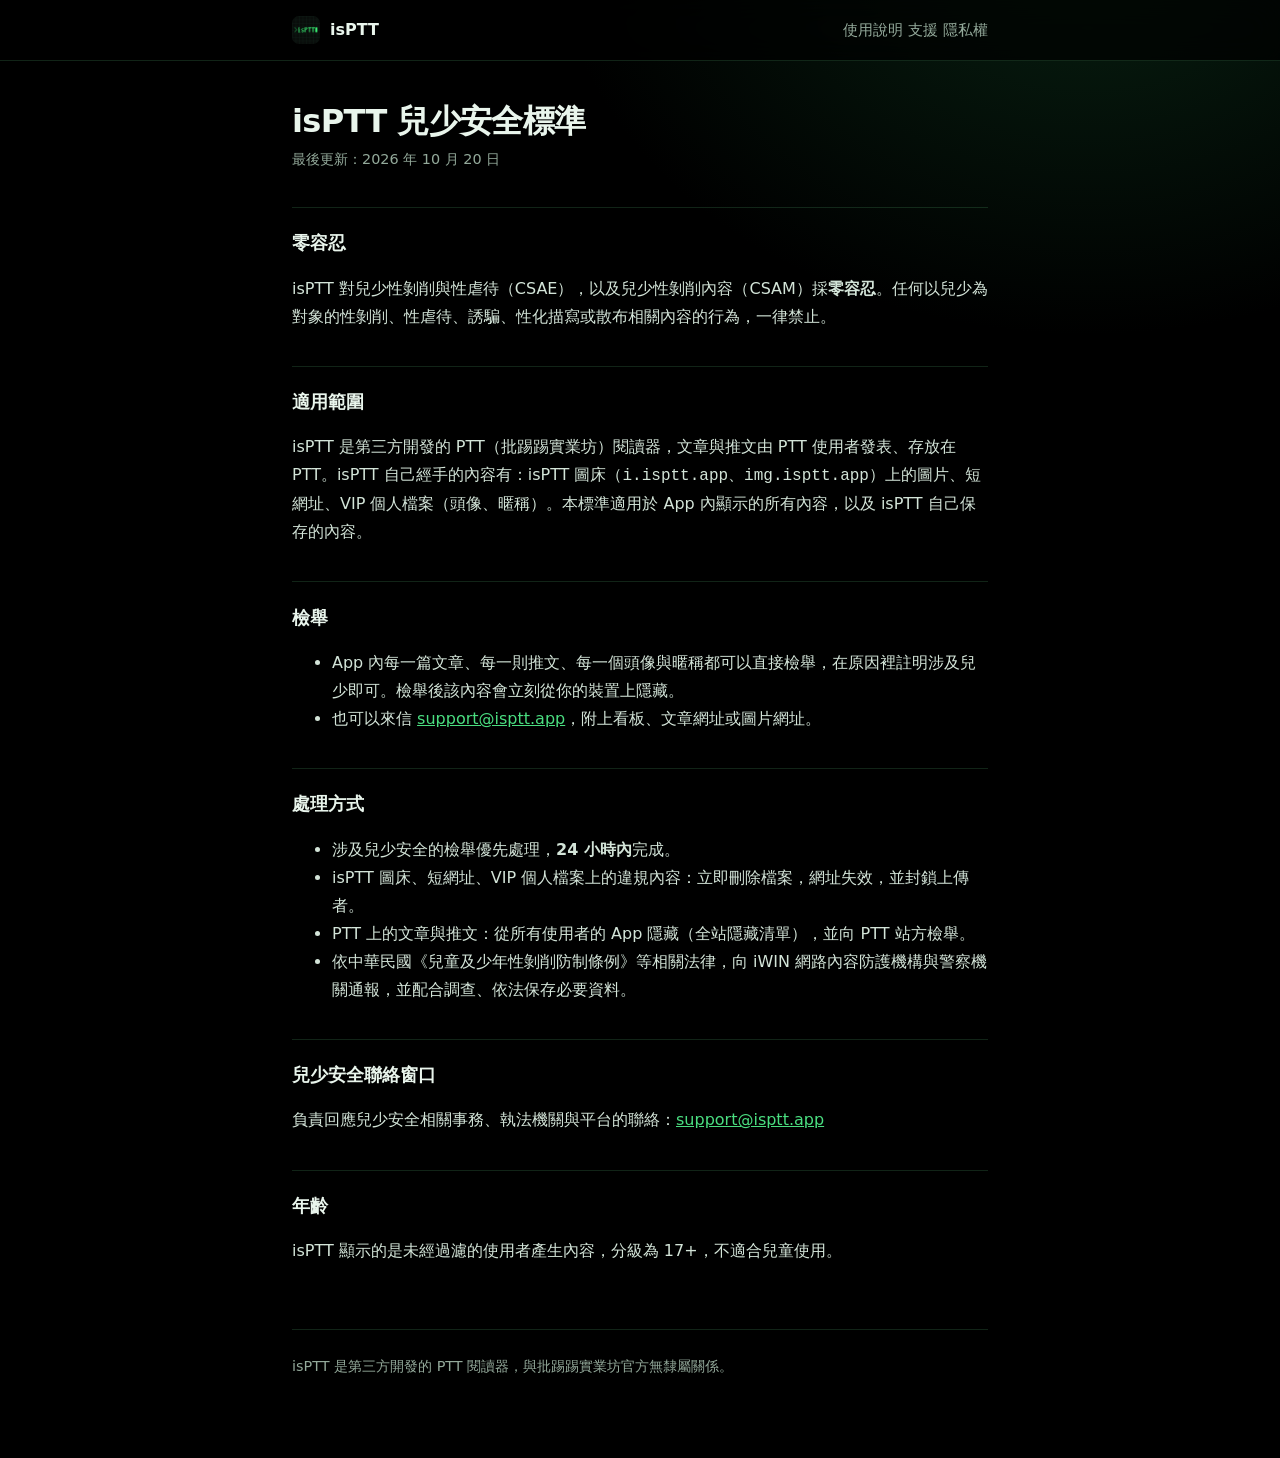
==== child-safety.html @ ba3ce1ac "兒少安全標準頁（Google Play 兒童安全標準聲明要的公開網址）" ====
<!doctype html>
<html lang="zh-Hant">
<head>
<meta charset="utf-8"><meta name="viewport" content="width=device-width,initial-scale=1">
<title>isPTT — 兒少安全標準</title><link rel="icon" href="/icon.png"><link rel="stylesheet" href="/style.css">
</head>
<body>
<header class="top"><div><a class="brand" href="/"><img src="/icon.png" alt="">isPTT</a><nav><a href="/guide.html">使用說明</a> <a href="/support.html">支援</a> <a href="/privacy.html">隱私權</a></nav></div></header>
<main>
<h1>isPTT 兒少安全標準</h1>
<p class="updated">最後更新：2026 年 10 月 20 日</p>

<h2>零容忍</h2>
<p>isPTT 對兒少性剝削與性虐待（CSAE），以及兒少性剝削內容（CSAM）採<strong>零容忍</strong>。任何以兒少為對象的性剝削、性虐待、誘騙、性化描寫或散布相關內容的行為，一律禁止。</p>

<h2>適用範圍</h2>
<p>isPTT 是第三方開發的 PTT（批踢踢實業坊）閱讀器，文章與推文由 PTT 使用者發表、存放在 PTT。isPTT 自己經手的內容有：isPTT 圖床（<code>i.isptt.app</code>、<code>img.isptt.app</code>）上的圖片、短網址、VIP 個人檔案（頭像、暱稱）。本標準適用於 App 內顯示的所有內容，以及 isPTT 自己保存的內容。</p>

<h2>檢舉</h2>
<ul>
<li>App 內每一篇文章、每一則推文、每一個頭像與暱稱都可以直接檢舉，在原因裡註明涉及兒少即可。檢舉後該內容會立刻從你的裝置上隱藏。</li>
<li>也可以來信 <a href="mailto:support@isptt.app">support@isptt.app</a>，附上看板、文章網址或圖片網址。</li>
</ul>

<h2>處理方式</h2>
<ul>
<li>涉及兒少安全的檢舉優先處理，<strong>24 小時內</strong>完成。</li>
<li>isPTT 圖床、短網址、VIP 個人檔案上的違規內容：立即刪除檔案，網址失效，並封鎖上傳者。</li>
<li>PTT 上的文章與推文：從所有使用者的 App 隱藏（全站隱藏清單），並向 PTT 站方檢舉。</li>
<li>依中華民國《兒童及少年性剝削防制條例》等相關法律，向 iWIN 網路內容防護機構與警察機關通報，並配合調查、依法保存必要資料。</li>
</ul>

<h2>兒少安全聯絡窗口</h2>
<p>負責回應兒少安全相關事務、執法機關與平台的聯絡：<a href="mailto:support@isptt.app">support@isptt.app</a></p>

<h2>年齡</h2>
<p>isPTT 顯示的是未經過濾的使用者產生內容，分級為 17+，不適合兒童使用。</p>

<footer>isPTT 是第三方開發的 PTT 閱讀器，與批踢踢實業坊官方無隸屬關係。</footer>
</main>
</body></html>
---- style.css ----
:root{--bg:#000;--fg:#e9f5ec;--muted:#93a99a;--line:rgba(120,255,160,.14);--accent:#4ade80;--card:rgba(74,222,128,.06)}
*{box-sizing:border-box}
body{margin:0;background:radial-gradient(60% 40% at 85% -5%,#14532d66,transparent 70%),var(--bg);color:var(--fg);
  font:16px/1.75 -apple-system,BlinkMacSystemFont,"Segoe UI","PingFang TC","Noto Sans TC",system-ui,sans-serif;-webkit-text-size-adjust:100%;min-height:100vh}
.top{position:sticky;top:0;z-index:5;backdrop-filter:blur(14px);-webkit-backdrop-filter:blur(14px);background:rgba(0,0,0,.72);border-bottom:1px solid var(--line)}
.top div{max-width:46rem;margin:0 auto;padding:0 1.25rem;height:60px;display:flex;align-items:center;gap:1.2rem}
.top a{color:var(--fg);text-decoration:none}
.top .brand{display:flex;align-items:center;gap:10px;font-weight:700;margin-right:auto}
.top img{width:28px;height:28px;border-radius:7px}
.top nav a{color:var(--muted);font-size:.92rem}
main{max-width:46rem;margin:0 auto;padding:2.5rem 1.25rem 5rem}
h1{font-size:2rem;line-height:1.25;margin:0 0 .35rem;letter-spacing:-.02em}
h2{font-size:1.12rem;margin:2.2rem 0 .5rem;padding-top:1.2rem;border-top:1px solid var(--line)}
a{color:var(--accent)} p,li{color:#d3e4d8}
.updated{color:var(--muted);font-size:.9rem;margin:0 0 2rem}
.lede{font-size:1.08rem;color:var(--fg);background:var(--card);border:1px solid var(--line);border-radius:14px;padding:14px 16px}
.hero{text-align:center;padding:2rem 0 1rem}
.hero img{width:96px;height:96px;border-radius:22px}
.hero h1{font-size:2.4rem;margin-top:1rem}
.hero p{color:var(--muted);font-size:1.1rem}
.grid{display:grid;grid-template-columns:repeat(auto-fit,minmax(15rem,1fr));gap:12px;margin-top:2rem}
.card{background:var(--card);border:1px solid var(--line);border-radius:14px;padding:14px 16px}
.card h3{margin:.1rem 0 .3rem;font-size:1.02rem}
.card p{margin:0;font-size:.95rem}
.new{display:inline-block;font-size:.72rem;font-weight:700;color:#000;background:var(--accent);border-radius:999px;padding:0 .5rem;margin-left:.35rem;vertical-align:2px}
footer{margin-top:4rem;padding-top:1.5rem;border-top:1px solid var(--line);color:var(--muted);font-size:.9rem}

/* 首頁（介紹頁） */
.top .wide-bar{max-width:68rem}
main.landing{max-width:68rem}
.hero .stores{margin-top:1.4rem}
.hero-note{font-size:.95rem!important;margin-top:1rem}
.stores{display:flex;flex-wrap:wrap;justify-content:center;gap:12px}
.store{display:inline-flex;flex-direction:column;align-items:flex-start;min-width:11rem;padding:9px 18px;border-radius:14px;
  border:1px solid rgba(74,222,128,.55);background:rgba(74,222,128,.08);color:var(--fg);text-decoration:none;font-weight:700;font-size:1.15rem;line-height:1.25}
.store:hover,.store:focus-visible{background:rgba(74,222,128,.18);outline:none;border-color:var(--accent)}
.store-small{font-size:.75rem;font-weight:500;color:var(--muted)}
.phone{margin:0;flex:0 0 auto;width:15.5rem;scroll-snap-align:center;text-align:center}
.phone img{display:block;width:100%;height:auto;border-radius:2rem;border:6px solid #1c211d;background:#0b0f0c;
  box-shadow:0 0 0 1px rgba(120,255,160,.18),0 18px 40px -18px rgba(74,222,128,.35)}
.phone figcaption{margin-top:.6rem;font-size:.88rem;color:var(--muted)}
.hero-shots{display:flex;justify-content:center;align-items:flex-end;gap:1.5rem;margin:2.5rem 0 1rem}
.hero-shots .phone{width:14rem}
.hero-shots .phone-main{width:16.5rem}
.feature{display:grid;grid-template-columns:minmax(0,20rem) minmax(0,1fr);gap:2.5rem;align-items:center;
  padding:3.5rem 0;border-top:1px solid var(--line)}
.feature.solo{grid-template-columns:minmax(0,42rem);justify-content:center;text-align:left}
.feature h2{border:0;padding:0;margin:.2rem 0 .8rem;font-size:1.6rem;line-height:1.35}
.feature ul{padding-left:1.2rem;margin:.6rem 0}
.feature li{margin:.35rem 0}
.kicker{margin:0;color:var(--accent);font-weight:700;font-size:.9rem;letter-spacing:.06em}
.fine{font-size:.88rem;color:var(--muted)}
.shots{display:flex;gap:1.25rem;overflow-x:auto;scroll-snap-type:x mandatory;padding:.5rem .25rem 1rem;
  -webkit-overflow-scrolling:touch;scrollbar-width:thin;scrollbar-color:#2b3a2f transparent}
.shots:focus-visible{outline:2px solid var(--accent);outline-offset:4px}
.oldtimer{border:1px solid rgba(74,222,128,.4);background:var(--card);border-radius:18px;padding:1.2rem 1.4rem;margin:1rem 0 0}
.oldtimer h2{border:0;padding:0;margin:0 0 .3rem}
.oldtimer p{margin:0}
.cta{text-align:center;padding:3.5rem 0 1rem}
.cta h2{border:0;padding:0;margin:0 0 1.2rem;font-size:1.6rem}
.shots-note{text-align:center;margin-top:2rem}
@media (max-width:52rem){
  .feature{grid-template-columns:minmax(0,1fr);gap:1.2rem;padding:2.6rem 0}
  .feature h2{font-size:1.35rem}
  .shots{margin:0 -1.25rem;padding:.5rem 1.25rem 1rem;scroll-padding:0 1.25rem}
  .phone{width:13.5rem}
  .hero-shots{justify-content:flex-start;overflow-x:auto;scroll-snap-type:x mandatory;margin:2rem -1.25rem 0;padding:0 1.25rem 1rem;align-items:flex-end}
  .hero-shots .phone{width:12rem}.hero-shots .phone-main{width:13.5rem}
  .hero h1{font-size:2.1rem}
}
@media (prefers-reduced-motion:no-preference){html{scroll-behavior:smooth}}
.feature{scroll-margin-top:64px}
@media (max-width:30rem){
  .hero{padding:1rem 0 .5rem}
  .hero img{width:76px;height:76px;border-radius:18px}
  .store{min-width:0;flex:1 1 9.5rem;padding:8px 14px;font-size:1.05rem}
  .top nav a{font-size:.88rem}
  .top div{gap:.8rem}
}

/* 使用說明（guide.html） */
main.guide{max-width:60rem}
.top nav a[aria-current="page"]{color:var(--fg)}
.toc{background:var(--card);border:1px solid var(--line);border-radius:14px;padding:12px 16px 14px;margin:1.5rem 0 1rem}
.toc-title{margin:0 0 .4rem;font-weight:700;color:var(--accent);font-size:.9rem;letter-spacing:.06em}
.toc ol{margin:0;padding-left:1.6rem;columns:2;column-gap:1.5rem}
.toc li{margin:.15rem 0;break-inside:avoid}
.toc a{text-decoration:none}
.toc a:hover,.toc a:focus-visible{text-decoration:underline}
.gsec{padding-top:2.2rem;margin-top:2.2rem;border-top:1px solid var(--line);scroll-margin-top:64px}
.gsec>.kicker{display:inline-flex;align-items:center;justify-content:center;width:1.9rem;height:1.9rem;border-radius:999px;
  background:var(--accent);color:#000;font-size:.95rem;letter-spacing:0}
.gsec>h2{border:0;padding:0;margin:.5rem 0 .6rem;font-size:1.5rem;line-height:1.35}
.vip{display:inline-block;font-size:.72rem;font-weight:800;color:#1a1300;background:linear-gradient(135deg,#f5d77a,#c9a227);
  border-radius:6px;padding:0 .4rem;vertical-align:4px;letter-spacing:.04em}
.steps{list-style:none;counter-reset:step;padding:0;margin:1.2rem 0 0}
.step{counter-increment:step;display:grid;grid-template-columns:minmax(0,1fr);gap:1rem;padding:1.4rem 0;border-top:1px dashed var(--line);scroll-margin-top:64px}
.step:first-child{border-top:0;padding-top:.4rem}
.step h3{margin:0 0 .4rem;font-size:1.12rem;line-height:1.45;display:flex;gap:.55rem;align-items:baseline}
.step h3::before{content:counter(step);flex:0 0 auto;min-width:1.45rem;height:1.45rem;border-radius:999px;border:1px solid rgba(74,222,128,.55);
  color:var(--accent);font-size:.8rem;display:inline-flex;align-items:center;justify-content:center;transform:translateY(-1px)}
.step p{margin:.45rem 0}
.step ul,.step ol.sub{padding-left:1.25rem;margin:.45rem 0}
.step li{margin:.3rem 0}
.ui{display:inline-block;padding:0 .38em;margin:0 .12em;border-radius:6px;border:1px solid rgba(74,222,128,.32);
  background:rgba(74,222,128,.08);color:var(--fg);font-weight:600;font-size:.94em;line-height:1.5;white-space:nowrap}
.themes{color:var(--fg);font-size:.95rem}
.step-shots{display:flex;gap:1rem;justify-content:center}
.step-shots.many{justify-content:flex-start;overflow-x:auto;scroll-snap-type:x mandatory;margin:0 -1.25rem;padding:.25rem 1.25rem .75rem;
  scroll-padding:0 1.25rem;-webkit-overflow-scrolling:touch;scrollbar-width:thin;scrollbar-color:#2b3a2f transparent}
.step-shots.many:focus-visible{outline:2px solid var(--accent);outline-offset:-2px}
.step-shots .phone{width:13rem}
.guide .shots-note{margin-top:3rem}
@media (max-width:30rem){
  .ui{white-space:normal}
  .gsec>h2{font-size:1.3rem}
}
@media (min-width:46rem){
  .step{grid-template-columns:minmax(0,1fr) auto;gap:2rem;align-items:start}
  .step.text-only{grid-template-columns:minmax(0,1fr)}
  .step-text{max-width:34rem}
  .step-shots.many{margin:0;padding:.25rem .25rem .75rem;max-width:29rem}
  .step-shots .phone{width:13.5rem}
}
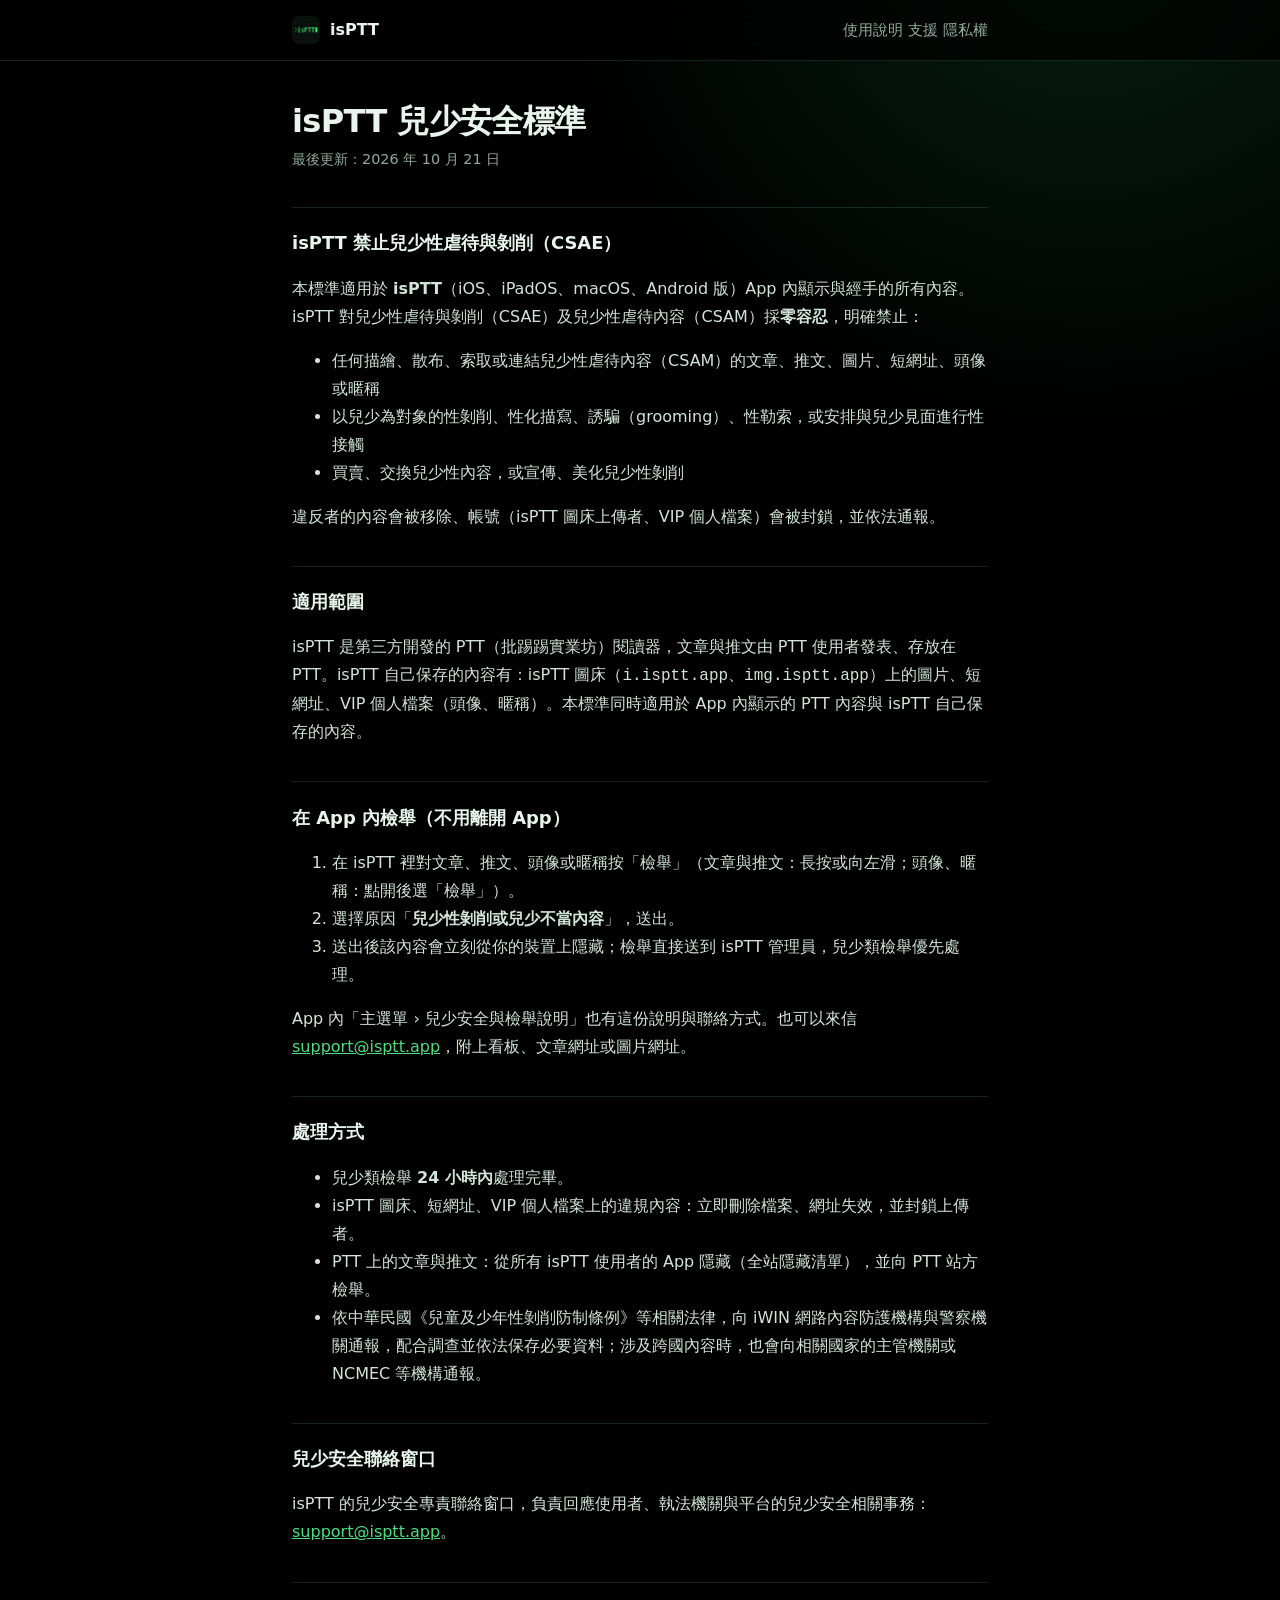
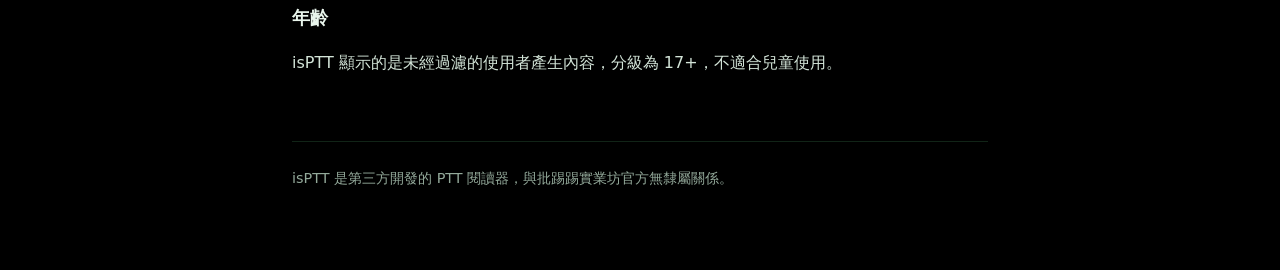
==== commit d533e499: "兒少安全標準頁：照 Google Play 兒童安全標準政策補齊（明確禁止 CSAE、適用 isPTT、App 內檢舉步驟、處理與通報、專責聯絡窗口）" ====
--- a/child-safety.html
+++ b/child-safety.html
@@ -8,30 +8,38 @@
 <header class="top"><div><a class="brand" href="/"><img src="/icon.png" alt="">isPTT</a><nav><a href="/guide.html">使用說明</a> <a href="/support.html">支援</a> <a href="/privacy.html">隱私權</a></nav></div></header>
 <main>
 <h1>isPTT 兒少安全標準</h1>
-<p class="updated">最後更新：2026 年 10 月 20 日</p>
+<p class="updated">最後更新：2026 年 10 月 21 日</p>
 
-<h2>零容忍</h2>
-<p>isPTT 對兒少性剝削與性虐待（CSAE），以及兒少性剝削內容（CSAM）採<strong>零容忍</strong>。任何以兒少為對象的性剝削、性虐待、誘騙、性化描寫或散布相關內容的行為，一律禁止。</p>
+<h2>isPTT 禁止兒少性虐待與剝削（CSAE）</h2>
+<p>本標準適用於 <strong>isPTT</strong>（iOS、iPadOS、macOS、Android 版）App 內顯示與經手的所有內容。isPTT 對兒少性虐待與剝削（CSAE）及兒少性虐待內容（CSAM）採<strong>零容忍</strong>，明確禁止：</p>
+<ul>
+<li>任何描繪、散布、索取或連結兒少性虐待內容（CSAM）的文章、推文、圖片、短網址、頭像或暱稱</li>
+<li>以兒少為對象的性剝削、性化描寫、誘騙（grooming）、性勒索，或安排與兒少見面進行性接觸</li>
+<li>買賣、交換兒少性內容，或宣傳、美化兒少性剝削</li>
+</ul>
+<p>違反者的內容會被移除、帳號（isPTT 圖床上傳者、VIP 個人檔案）會被封鎖，並依法通報。</p>
 
 <h2>適用範圍</h2>
-<p>isPTT 是第三方開發的 PTT（批踢踢實業坊）閱讀器，文章與推文由 PTT 使用者發表、存放在 PTT。isPTT 自己經手的內容有：isPTT 圖床（<code>i.isptt.app</code>、<code>img.isptt.app</code>）上的圖片、短網址、VIP 個人檔案（頭像、暱稱）。本標準適用於 App 內顯示的所有內容，以及 isPTT 自己保存的內容。</p>
+<p>isPTT 是第三方開發的 PTT（批踢踢實業坊）閱讀器，文章與推文由 PTT 使用者發表、存放在 PTT。isPTT 自己保存的內容有：isPTT 圖床（<code>i.isptt.app</code>、<code>img.isptt.app</code>）上的圖片、短網址、VIP 個人檔案（頭像、暱稱）。本標準同時適用於 App 內顯示的 PTT 內容與 isPTT 自己保存的內容。</p>
 
-<h2>檢舉</h2>
-<ul>
-<li>App 內每一篇文章、每一則推文、每一個頭像與暱稱都可以直接檢舉，在原因裡註明涉及兒少即可。檢舉後該內容會立刻從你的裝置上隱藏。</li>
-<li>也可以來信 <a href="mailto:support@isptt.app">support@isptt.app</a>，附上看板、文章網址或圖片網址。</li>
-</ul>
+<h2>在 App 內檢舉（不用離開 App）</h2>
+<ol>
+<li>在 isPTT 裡對文章、推文、頭像或暱稱按「檢舉」（文章與推文：長按或向左滑；頭像、暱稱：點開後選「檢舉」）。</li>
+<li>選擇原因「<strong>兒少性剝削或兒少不當內容</strong>」，送出。</li>
+<li>送出後該內容會立刻從你的裝置上隱藏；檢舉直接送到 isPTT 管理員，兒少類檢舉優先處理。</li>
+</ol>
+<p>App 內「主選單 › 兒少安全與檢舉說明」也有這份說明與聯絡方式。也可以來信 <a href="mailto:support@isptt.app">support@isptt.app</a>，附上看板、文章網址或圖片網址。</p>
 
 <h2>處理方式</h2>
 <ul>
-<li>涉及兒少安全的檢舉優先處理，<strong>24 小時內</strong>完成。</li>
-<li>isPTT 圖床、短網址、VIP 個人檔案上的違規內容：立即刪除檔案，網址失效，並封鎖上傳者。</li>
-<li>PTT 上的文章與推文：從所有使用者的 App 隱藏（全站隱藏清單），並向 PTT 站方檢舉。</li>
-<li>依中華民國《兒童及少年性剝削防制條例》等相關法律，向 iWIN 網路內容防護機構與警察機關通報，並配合調查、依法保存必要資料。</li>
+<li>兒少類檢舉 <strong>24 小時內</strong>處理完畢。</li>
+<li>isPTT 圖床、短網址、VIP 個人檔案上的違規內容：立即刪除檔案、網址失效，並封鎖上傳者。</li>
+<li>PTT 上的文章與推文：從所有 isPTT 使用者的 App 隱藏（全站隱藏清單），並向 PTT 站方檢舉。</li>
+<li>依中華民國《兒童及少年性剝削防制條例》等相關法律，向 iWIN 網路內容防護機構與警察機關通報，配合調查並依法保存必要資料；涉及跨國內容時，也會向相關國家的主管機關或 NCMEC 等機構通報。</li>
 </ul>
 
 <h2>兒少安全聯絡窗口</h2>
-<p>負責回應兒少安全相關事務、執法機關與平台的聯絡：<a href="mailto:support@isptt.app">support@isptt.app</a></p>
+<p>isPTT 的兒少安全專責聯絡窗口，負責回應使用者、執法機關與平台的兒少安全相關事務：<a href="mailto:support@isptt.app">support@isptt.app</a>。</p>
 
 <h2>年齡</h2>
 <p>isPTT 顯示的是未經過濾的使用者產生內容，分級為 17+，不適合兒童使用。</p>
